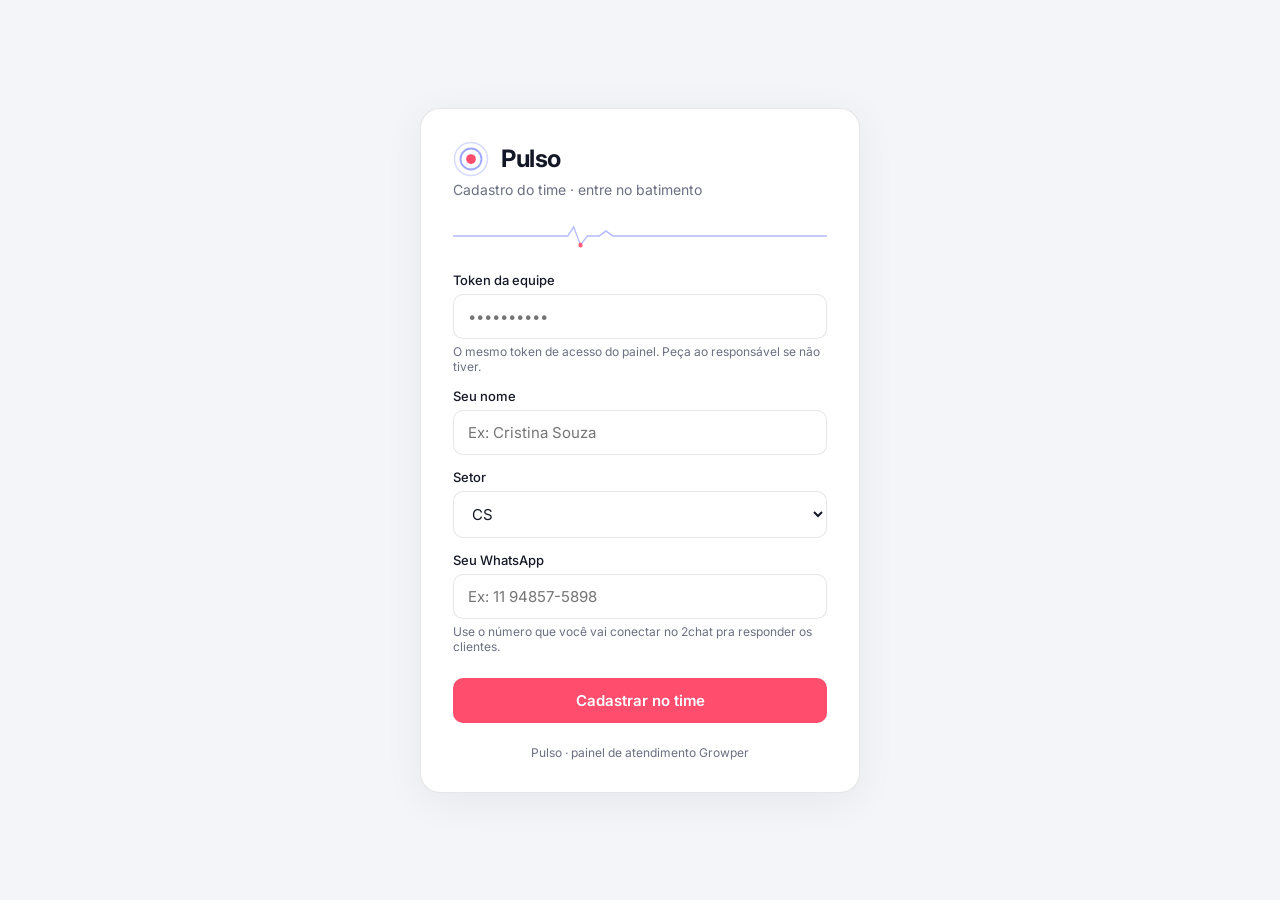
==== cadastro.html @ 710daaf0 "Create cadastro.html" ====
<!DOCTYPE html>
<html lang="pt-BR">
<head>
  <meta charset="UTF-8" />
  <meta name="viewport" content="width=device-width, initial-scale=1.0" />
  <title>Pulso · Cadastro do time</title>
  <link rel="icon" type="image/svg+xml" href="favicon.svg" />
  <link rel="preconnect" href="https://fonts.googleapis.com" />
  <link rel="preconnect" href="https://fonts.gstatic.com" crossorigin />
  <link rel="stylesheet" href="https://fonts.googleapis.com/css2?family=Inter:wght@400;500;600;700&display=swap" />
  <style>
    :root{
      --pulso:#FF4D6D; --sinal:#5B6CFF; --tinta:#141726;
      --neutro:#F4F5F9; --muted:#6B6F82; --linha:rgba(20,23,38,0.10);
    }
    *{box-sizing:border-box;margin:0;padding:0}
    body{
      font-family:Inter,system-ui,sans-serif; background:var(--neutro); color:var(--tinta);
      min-height:100vh; display:flex; align-items:center; justify-content:center; padding:24px;
    }
    .card{
      width:100%; max-width:440px; background:#fff; border-radius:20px;
      border:1px solid var(--linha); padding:32px; box-shadow:0 8px 40px rgba(20,23,38,0.06);
    }
    .brand{display:flex; align-items:center; gap:12px; margin-bottom:4px}
    .brand h1{font-size:24px; font-weight:700; letter-spacing:-0.5px}
    .sub{color:var(--muted); font-size:14px; margin-bottom:24px}
    .ecg{display:block; width:100%; height:28px; margin:18px 0 22px; opacity:0.9}
    label{display:block; font-size:13px; font-weight:500; margin:14px 0 6px}
    input,select{
      width:100%; padding:12px 14px; font-size:15px; font-family:inherit;
      border:1px solid var(--linha); border-radius:10px; background:#fff; color:var(--tinta);
    }
    input:focus,select:focus{outline:none; border-color:var(--sinal); box-shadow:0 0 0 3px rgba(91,108,255,0.12)}
    .hint{font-size:12px; color:var(--muted); margin-top:5px}
    button{
      width:100%; margin-top:24px; padding:13px; font-size:15px; font-weight:600; font-family:inherit;
      color:#fff; background:var(--pulso); border:none; border-radius:10px; cursor:pointer;
    }
    button:hover{filter:brightness(0.95)}
    button:disabled{opacity:0.5; cursor:default}
    .msg{margin-top:16px; font-size:14px; padding:12px 14px; border-radius:10px; display:none}
    .msg.ok{display:block; background:rgba(59,109,17,0.08); color:#2E5A0E}
    .msg.err{display:block; background:rgba(179,64,42,0.08); color:#A3331F}
    .token-row{margin-bottom:4px}
    .footer{margin-top:22px; font-size:12px; color:var(--muted); text-align:center}
    .added{margin-top:18px; border-top:1px solid var(--linha); padding-top:14px}
    .added h3{font-size:13px; font-weight:600; color:var(--muted); margin-bottom:8px}
    .added ul{list-style:none; display:flex; flex-direction:column; gap:6px}
    .added li{font-size:14px; display:flex; align-items:center; gap:8px}
    .added li .dot{width:7px; height:7px; border-radius:50%; background:var(--pulso); flex:none}
  </style>
</head>
<body>
  <div class="card">
    <div class="brand">
      <svg viewBox="0 0 48 48" width="36" height="36" aria-hidden="true">
        <circle cx="24" cy="24" r="22" fill="none" stroke="#5B6CFF" stroke-width="2" opacity="0.25"/>
        <circle cx="24" cy="24" r="14" fill="none" stroke="#5B6CFF" stroke-width="2.5" opacity="0.6"/>
        <circle cx="24" cy="24" r="6.5" fill="#FF4D6D"/>
      </svg>
      <h1>Pulso</h1>
    </div>
    <p class="sub">Cadastro do time · entre no batimento</p>

    <svg class="ecg" viewBox="0 0 440 28" preserveAspectRatio="none" aria-hidden="true">
      <path d="M0 14 H120 L135 14 L142 5 L150 23 L158 14 L172 14 L180 9 L188 14 H440"
            fill="none" stroke="#5B6CFF" stroke-width="1.5" opacity="0.5"/>
      <circle cx="150" cy="23" r="2.5" fill="#FF4D6D"/>
    </svg>

    <div class="token-row">
      <label for="token">Token da equipe</label>
      <input type="password" id="token" placeholder="••••••••••" autocomplete="off" />
      <p class="hint">O mesmo token de acesso do painel. Peça ao responsável se não tiver.</p>
    </div>

    <label for="nome">Seu nome</label>
    <input type="text" id="nome" placeholder="Ex: Cristina Souza" />

    <label for="setor">Setor</label>
    <select id="setor">
      <option value="cs">CS</option>
      <option value="suporte">Suporte</option>
      <option value="marketing">Marketing</option>
      <option value="financeiro">Financeiro</option>
      <option value="outro">Outro</option>
    </select>

    <label for="whatsapp">Seu WhatsApp</label>
    <input type="tel" id="whatsapp" placeholder="Ex: 11 94857-5898" inputmode="numeric" />
    <p class="hint">Use o número que você vai conectar no 2chat pra responder os clientes.</p>

    <button id="btn" onclick="cadastrar()">Cadastrar no time</button>

    <div id="msg" class="msg"></div>

    <div id="added" class="added" style="display:none">
      <h3>Cadastrados nesta sessão</h3>
      <ul id="added-list"></ul>
    </div>

    <p class="footer">Pulso · painel de atendimento Growper</p>
  </div>

  <script>
    const API_BASE = 'https://projetos-cs-growper-production.up.railway.app';
    const cadastrados = [];

    function setMsg(text, ok) {
      const el = document.getElementById('msg');
      el.textContent = text;
      el.className = 'msg ' + (ok ? 'ok' : 'err');
    }

    async function cadastrar() {
      const token = document.getElementById('token').value.trim();
      const nome = document.getElementById('nome').value.trim();
      const setor = document.getElementById('setor').value;
      const whatsapp = document.getElementById('whatsapp').value.trim();

      if (!token) { setMsg('Informe o token da equipe.', false); return; }
      if (!nome) { setMsg('Informe seu nome.', false); return; }
      if (!whatsapp || whatsapp.replace(/\D/g, '').length < 10) {
        setMsg('Informe um número de WhatsApp válido com DDD.', false); return;
      }

      const btn = document.getElementById('btn');
      btn.disabled = true; btn.textContent = 'Cadastrando...';

      try {
        const r = await fetch(`${API_BASE}/api/funcionarios/cadastro`, {
          method: 'POST',
          headers: { 'Content-Type': 'application/json', 'X-CS-Token': token },
          body: JSON.stringify({ nome, setor, whatsapp })
        });
        const data = await r.json().catch(() => ({}));

        if (r.status === 401) { setMsg('Token da equipe inválido.', false); return; }
        if (!r.ok) { setMsg(data.error || 'Não foi possível cadastrar. Tente de novo.', false); return; }

        setMsg(`${nome} cadastrado no time. Já pode acessar o painel.`, true);
        cadastrados.push({ nome, setor });
        renderAdded();
        document.getElementById('nome').value = '';
        document.getElementById('whatsapp').value = '';
        document.getElementById('nome').focus();
      } catch (err) {
        setMsg('Servidor indisponível no momento. Tente de novo em instantes.', false);
      } finally {
        btn.disabled = false; btn.textContent = 'Cadastrar no time';
      }
    }

    function renderAdded() {
      if (!cadastrados.length) return;
      document.getElementById('added').style.display = 'block';
      document.getElementById('added-list').innerHTML = cadastrados
        .map(c => `<li><span class="dot"></span>${c.nome} · ${c.setor}</li>`)
        .join('');
    }

    document.getElementById('whatsapp').addEventListener('keydown', (e) => {
      if (e.key === 'Enter') cadastrar();
    });
  </script>
</body>
</html>
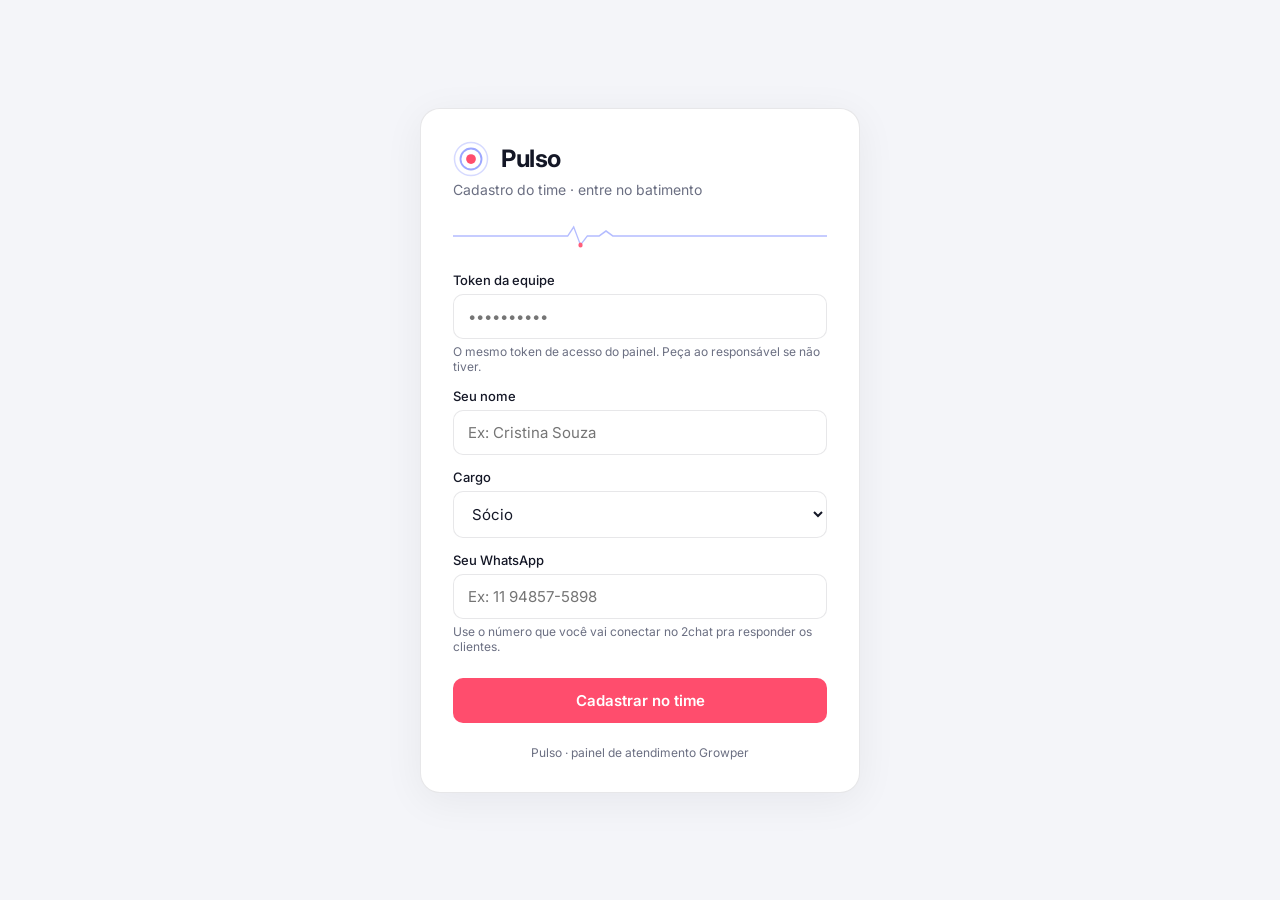
==== commit d83ab1a1: "Update cadastro.html" ====
--- a/cadastro.html
+++ b/cadastro.html
@@ -78,13 +78,13 @@
     <label for="nome">Seu nome</label>
     <input type="text" id="nome" placeholder="Ex: Cristina Souza" />
 
-    <label for="setor">Setor</label>
-    <select id="setor">
-      <option value="cs">CS</option>
-      <option value="suporte">Suporte</option>
-      <option value="marketing">Marketing</option>
-      <option value="financeiro">Financeiro</option>
-      <option value="outro">Outro</option>
+    <label for="cargo">Cargo</label>
+    <select id="cargo">
+      <option value="Sócio">Sócio</option>
+      <option value="Coordenador de CS">Coordenador de CS</option>
+      <option value="Coordenador de performance">Coordenador de performance</option>
+      <option value="Analista">Analista</option>
+      <option value="CS">CS</option>
     </select>
 
     <label for="whatsapp">Seu WhatsApp</label>
@@ -107,6 +107,15 @@
     const API_BASE = 'https://projetos-cs-growper-production.up.railway.app';
     const cadastrados = [];
 
+    // Cargo (o que a pessoa escolhe) -> setor (campo travado do banco, define a cor do avatar)
+    const CARGO_SETOR = {
+      'Sócio': 'outro',
+      'Coordenador de CS': 'cs',
+      'Coordenador de performance': 'marketing',
+      'Analista': 'cs',
+      'CS': 'cs'
+    };
+
     function setMsg(text, ok) {
       const el = document.getElementById('msg');
       el.textContent = text;
@@ -116,7 +125,8 @@
     async function cadastrar() {
       const token = document.getElementById('token').value.trim();
       const nome = document.getElementById('nome').value.trim();
-      const setor = document.getElementById('setor').value;
+      const cargo = document.getElementById('cargo').value;
+      const setor = CARGO_SETOR[cargo] || 'outro';
       const whatsapp = document.getElementById('whatsapp').value.trim();
 
       if (!token) { setMsg('Informe o token da equipe.', false); return; }
@@ -132,7 +142,7 @@
         const r = await fetch(`${API_BASE}/api/funcionarios/cadastro`, {
           method: 'POST',
           headers: { 'Content-Type': 'application/json', 'X-CS-Token': token },
-          body: JSON.stringify({ nome, setor, whatsapp })
+          body: JSON.stringify({ nome, setor, whatsapp, cargo })
         });
         const data = await r.json().catch(() => ({}));
 
@@ -140,7 +150,7 @@
         if (!r.ok) { setMsg(data.error || 'Não foi possível cadastrar. Tente de novo.', false); return; }
 
         setMsg(`${nome} cadastrado no time. Já pode acessar o painel.`, true);
-        cadastrados.push({ nome, setor });
+        cadastrados.push({ nome, cargo });
         renderAdded();
         document.getElementById('nome').value = '';
         document.getElementById('whatsapp').value = '';
@@ -156,7 +166,7 @@
       if (!cadastrados.length) return;
       document.getElementById('added').style.display = 'block';
       document.getElementById('added-list').innerHTML = cadastrados
-        .map(c => `<li><span class="dot"></span>${c.nome} · ${c.setor}</li>`)
+        .map(c => `<li><span class="dot"></span>${c.nome} · ${c.cargo}</li>`)
         .join('');
     }
 
